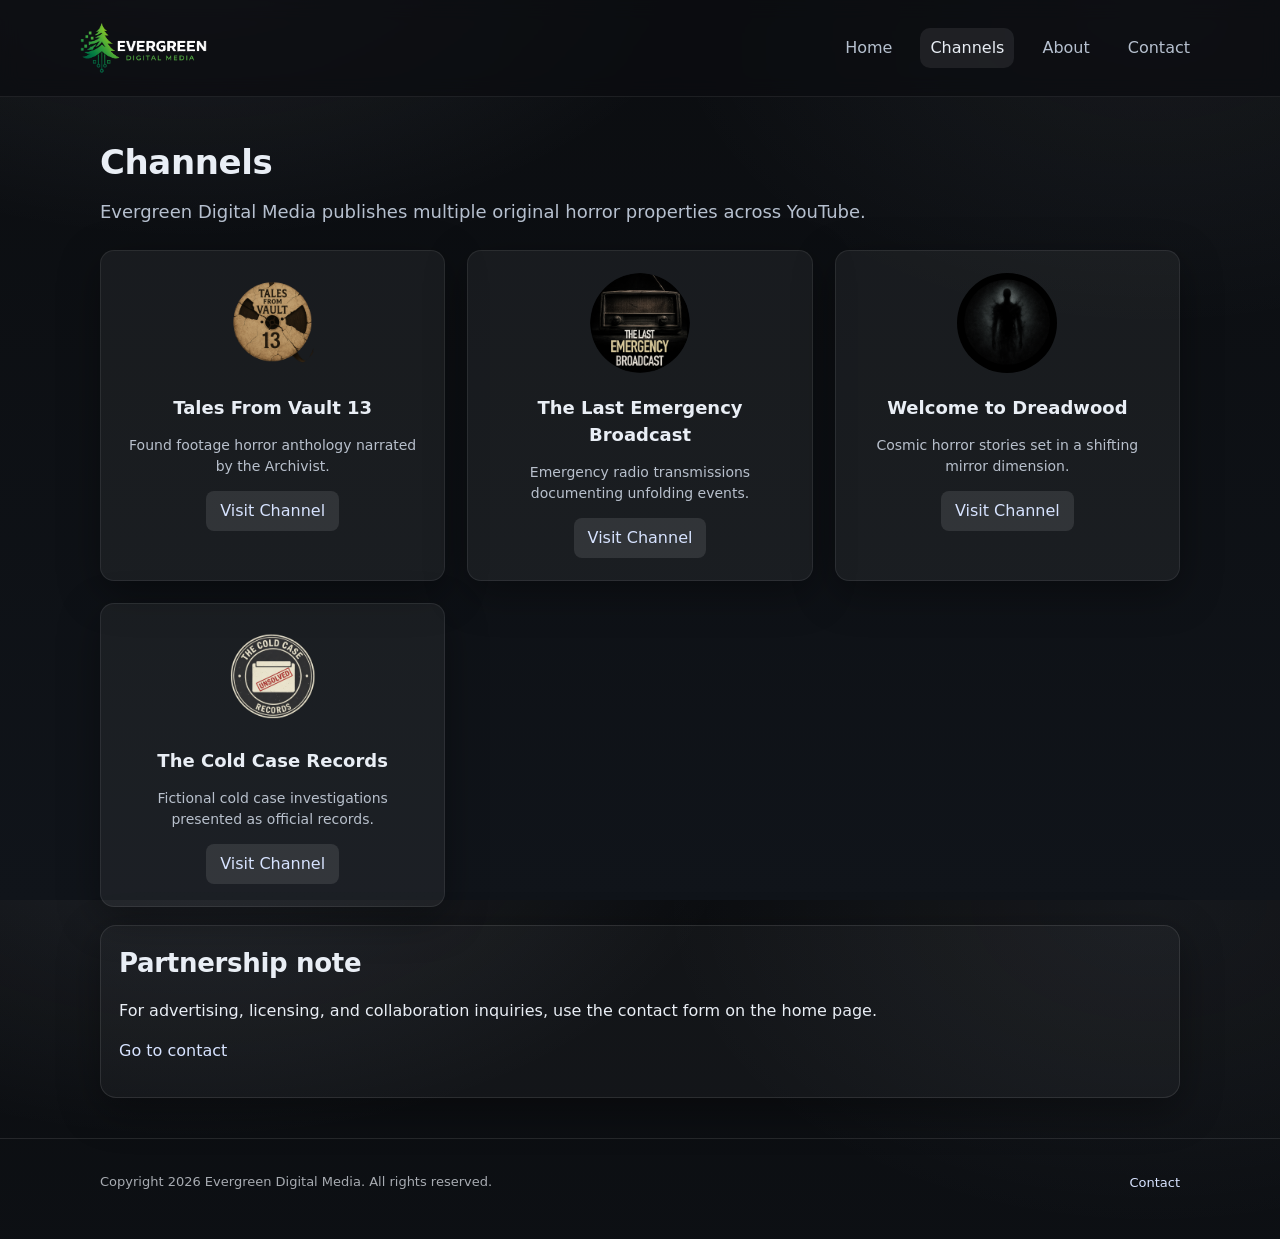
==== channels.html @ 9c0d42ae "update site" ====
<!-- channels.html -->
<!doctype html>
<html lang="en">
<head>
  <meta charset="utf-8" />
  <meta name="viewport" content="width=device-width,initial-scale=1" />
  <title>Channels | Evergreen Digital Media</title>
  <meta name="description" content="Evergreen Digital Media channel directory with descriptions and YouTube links." />
  <link rel="stylesheet" href="assets/css/styles.css" />
</head>

<body>
  <header class="site-header">
    <div class="container header-inner">
		<a class="brand" href="index.html" aria-label="Evergreen Digital Media Home">
		  <img class="brand-logo" src="assets/img/egdm-logo-transparent.png" alt="Evergreen Digital Media logo" />
		</a>

      <nav class="nav" aria-label="Primary">
		<a href="index.html">Home</a>
        <a class="active" href="channels.html">Channels</a>
        <a href="index.html#about">About</a>
        <a href="index.html#contact">Contact</a>
      </nav>
    </div>
  </header>

  <main>
    <section class="section">
      <div class="container">
        <h1>Channels</h1>
        <p class="lede">
          Evergreen Digital Media publishes multiple original horror properties across YouTube.
        </p>

        <div class="channel-grid">
          <!-- Replace the href values with your real YouTube channel URLs -->

		  <article class="channel-card">
			<img src="assets/img/channels/tales-from-vault-13-logo.png">
			<h3>Tales From Vault 13</h3>
			<p>Found footage horror anthology narrated by the Archivist.</p>
			<a href="https://youtube.com/@TalesFromVault13" target="_blank" rel="noopener">Visit Channel</a>
		  </article>

		  <article class="channel-card">
			<img src="assets/img/channels/the-last-emergency-broadcast-logo.png">
			<h3>The Last Emergency Broadcast</h3>
			<p>Emergency radio transmissions documenting unfolding events.</p>
			<a href="https://youtube.com/@TheLastEmergencyBroadcast" target="_blank" rel="noopener">Visit Channel</a>
		  </article>

		  <article class="channel-card">
			<img src="assets/img/channels/welcome-to-dreadwood-logo.png">
			<h3>Welcome to Dreadwood</h3>
			<p>Cosmic horror stories set in a shifting mirror dimension.</p>
			<a href="https://youtube.com/@WelcomeToDreadwood" target="_blank" rel="noopener">Visit Channel</a>
		  </article>

		  <article class="channel-card">
			<img src="assets/img/channels/the-cold-case-records-logo.png">
			<h3>The Cold Case Records</h3>
			<p>Fictional cold case investigations presented as official records.</p>
			<a href="https://youtube.com/@TheColdCaseRecords" target="_blank" rel="noopener">Visit Channel</a>
		  </article>
        </div>

        <div class="panel subtle">
          <h2>Partnership note</h2>
          <p>
            For advertising, licensing, and collaboration inquiries, use the contact form on the home page.
          </p>
          <p>
            <a href="index.html#contact">Go to contact</a>
          </p>
        </div>
      </div>
    </section>
  </main>

  <footer class="site-footer">
    <div class="container footer-inner">
      <p>Copyright 2026 Evergreen Digital Media. All rights reserved.</p>
      <p class="micro">
        <a href="index.html#contact">Contact</a>
      </p>
    </div>
  </footer>
</body>
</html>
---- assets/css/styles.css ----
/* assets/css/styles.css */
:root {
  --bg: #0b0d10;
  --bg2: #10141a;
  --text: #e9eef5;
  --muted: #b6c0cf;
  --line: rgba(255,255,255,0.10);
  --card: rgba(255,255,255,0.04);
  --card2: rgba(255,255,255,0.06);
  --accent: #d7e3ff;
  --shadow: 0 12px 40px rgba(0,0,0,0.35);
  --radius: 16px;
  --radius2: 22px;
  --max: 1120px;
  --font: ui-sans-serif, system-ui, -apple-system, Segoe UI, Roboto, Arial, sans-serif;
}

* { box-sizing: border-box; }
html, body { height: 100%; }
body {
  margin: 0;
  font-family: var(--font);
  background: radial-gradient(1000px 600px at 15% -10%, rgba(215,227,255,0.10), transparent 55%),
              radial-gradient(900px 600px at 90% 0%, rgba(215,227,255,0.06), transparent 55%),
              linear-gradient(180deg, var(--bg), var(--bg2));
  color: var(--text);
  line-height: 1.5;
}

a { color: var(--accent); text-decoration: none; }
a:hover { text-decoration: underline; }

.container {
  width: 100%;
  max-width: var(--max);
  padding: 0 20px;
  margin: 0 auto;
}

.site-header {
  position: sticky;
  top: 0;
  z-index: 10;
  backdrop-filter: blur(10px);
  background: rgba(11,13,16,0.75);
  border-bottom: 1px solid rgba(255,255,255,0.08);
}

.header-inner {
  display: flex;
  align-items: center;
  justify-content: space-between;
  padding: 18px 0;
  gap: 16px;
}

.brand {
  display: flex;
  align-items: center;
  gap: 12px;
  min-width: 240px;
}
.brand-logo {
  height: 52px;
  width: auto;
  display: block;
  margin: 4px 0;
}
.brand-name {
  font-weight: 650;
  letter-spacing: 0.2px;
}

.nav {
  display: flex;
  gap: 18px;
  flex-wrap: wrap;
  justify-content: flex-end;
}
.nav a {
  color: var(--muted);
  padding: 8px 10px;
  border-radius: 10px;
}
.nav a:hover {
  color: var(--text);
  background: rgba(255,255,255,0.06);
  text-decoration: none;
}
.nav a.active {
  color: var(--text);
  background: rgba(255,255,255,0.08);
}

.hero {
  padding: 54px 0 20px;
}
.hero-inner {
  display: grid;
  grid-template-columns: 1.2fr 0.8fr;
  gap: 22px;
  align-items: start;
}

.hero-copy h1 {
  margin: 0 0 10px;
  font-size: 40px;
  line-height: 1.15;
  letter-spacing: -0.5px;
}
.lede {
  margin: 0 0 18px;
  color: var(--muted);
  font-size: 18px;
}
.micro {
  margin: 14px 0 0;
  color: rgba(233,238,245,0.70);
  font-size: 13px;
}

.cta-row {
  display: flex;
  gap: 12px;
  flex-wrap: wrap;
  margin-top: 18px;
}

.btn {
  display: inline-flex;
  align-items: center;
  justify-content: center;
  padding: 10px 14px;
  border-radius: 12px;
  border: 1px solid rgba(255,255,255,0.14);
  background: rgba(255,255,255,0.10);
  color: var(--text);
  font-weight: 600;
  cursor: pointer;
  text-decoration: none;
}
.btn:hover {
  background: rgba(255,255,255,0.14);
  text-decoration: none;
}
.btn-secondary {
  background: transparent;
}
.btn-secondary:hover {
  background: rgba(255,255,255,0.08);
}

.hero-card .card,
.panel,
.channel-card {
  background: linear-gradient(180deg, rgba(255,255,255,0.06), rgba(255,255,255,0.03));
  border: 1px solid var(--line);
  box-shadow: var(--shadow);
  border-radius: var(--radius2);
  padding: 18px;
}

.card {
  padding: 18px 18px;
}
.card-title {
  margin: 0 0 10px;
  font-size: 16px;
  letter-spacing: 0.2px;
}
.card-text { margin: 0; color: var(--muted); }

.section {
  padding: 40px 0;
}
.section-alt {
  background: rgba(255,255,255,0.02);
  border-top: 1px solid var(--line);
  border-bottom: 1px solid var(--line);
}

h1 { margin: 0 0 10px; font-size: 34px; letter-spacing: -0.4px; }
h2 { margin: 0 0 12px; font-size: 26px; letter-spacing: -0.3px; }
h3 { margin: 0 0 10px; font-size: 18px; }

.grid-2 {
  display: grid;
  grid-template-columns: 1fr 1fr;
  gap: 16px;
}

.panel {
  padding: 18px;
  border-radius: var(--radius);
}
.panel.subtle {
  margin-top: 18px;
  background: rgba(255,255,255,0.03);
}

.divider {
  height: 1px;
  background: var(--line);
  margin: 14px 0;
}

.list {
  margin: 0;
  padding-left: 18px;
  color: var(--muted);
}
.list li { margin: 6px 0; }

.contact-grid {
  display: grid;
  grid-template-columns: 1.1fr 0.9fr;
  gap: 16px;
  align-items: start;
}

.form label {
  display: grid;
  gap: 6px;
  margin-bottom: 12px;
  color: var(--muted);
  font-size: 14px;
}
input, textarea {
  width: 100%;
  padding: 10px 12px;
  border-radius: 12px;
  border: 1px solid rgba(255,255,255,0.14);
  background: rgba(0,0,0,0.25);
  color: var(--text);
  outline: none;
}
input:focus, textarea:focus {
  border-color: rgba(215,227,255,0.40);
}

.channels {
  display: grid;
  grid-template-columns: 1fr;
  gap: 14px;
  margin-top: 18px;
}

.channel-card {
  background: rgba(255,255,255,0.05);
  border: 1px solid rgba(255,255,255,0.08);
  border-radius: 14px;
  padding: 22px;
  text-align: center;
}
.channel-card:hover {
  transform: translateY(-4px);
  border-color: rgba(255,255,255,0.18);
  box-shadow: 0 16px 50px rgba(0,0,0,0.5);
  transition: all 0.25s ease;
}
.channel-logo {
  width: 92px;
  height: 92px;
  border-radius: 18px;
  object-fit: cover;
  background: rgba(255,255,255,0.08);
  border: 1px solid rgba(255,255,255,0.10);
}
.channel-body h2 {
  margin: 0 0 6px;
  font-size: 20px;
}
.channel-body p {
  margin: 0 0 12px;
  color: var(--muted);
}

.channel-grid {
  display: grid;
  grid-template-columns: repeat(auto-fit, minmax(260px, 1fr));
  gap: 22px;
  margin-top: 25px;
}
.channel-card img {
  width: 100px;
  height: 100px;
  object-fit: cover;
  margin-bottom: 14px;
  border-radius: 50%;
}

.channel-card h3 {
  margin-bottom: 10px;
}

.channel-card p {
  font-size: 14px;
  color: #b8c0cc;
  margin-bottom: 14px;
}

.channel-card a {
  display: inline-block;
  padding: 8px 14px;
  border-radius: 8px;
  background: rgba(255,255,255,0.1);
  text-decoration: none;
}

.site-footer {
  border-top: 1px solid var(--line);
  padding: 20px 0 34px;
}
.footer-inner {
  display: flex;
  justify-content: space-between;
  gap: 12px;
  flex-wrap: wrap;
  color: rgba(233,238,245,0.70);
  font-size: 13px;
}
.sep { margin: 0 8px; color: rgba(233,238,245,0.40); }

@media (max-width: 900px) {
  .hero-inner { grid-template-columns: 1fr; }
  .grid-2 { grid-template-columns: 1fr; }
  .contact-grid { grid-template-columns: 1fr; }
  .brand-name { display: none; }
}
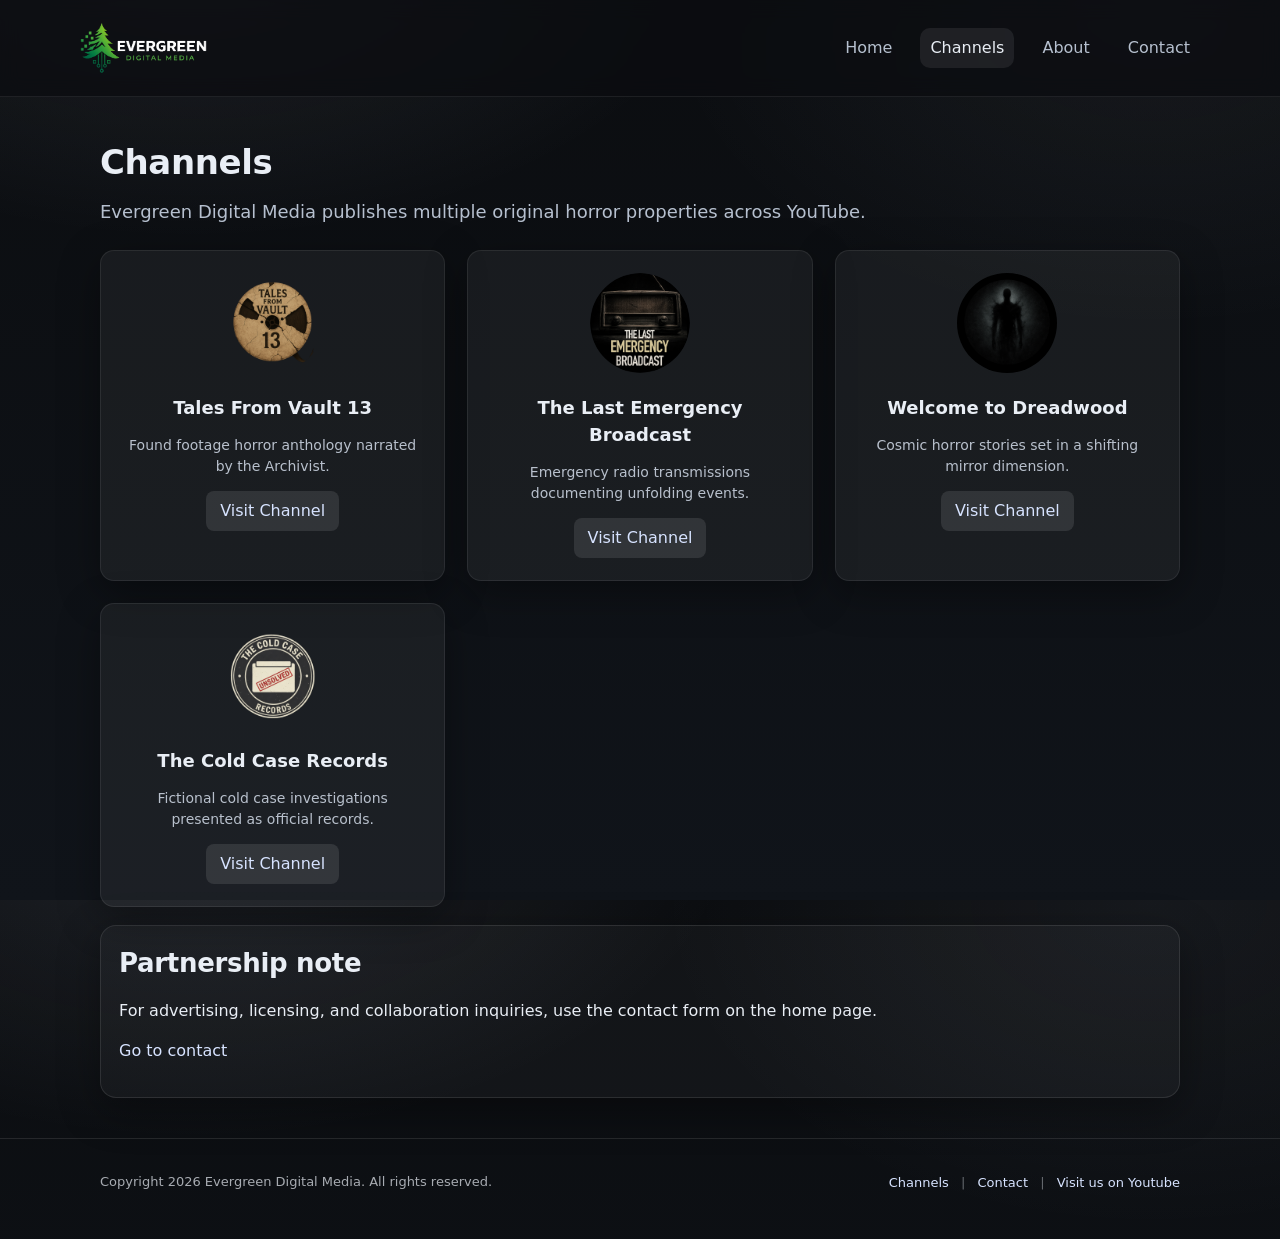
==== commit 7eb54045: "Site updates" ====
--- a/channels.html
+++ b/channels.html
@@ -82,7 +82,11 @@
     <div class="container footer-inner">
       <p>Copyright 2026 Evergreen Digital Media. All rights reserved.</p>
       <p class="micro">
-        <a href="index.html#contact">Contact</a>
+        <a href="channels.html">Channels</a>
+        <span class="sep">|</span>
+        <a href="#contact">Contact</a>
+		<span class="sep">|</span>
+        <a href="https://youtube.com/@EvergreenDigitalMedia">Visit us on Youtube</a>
       </p>
     </div>
   </footer>
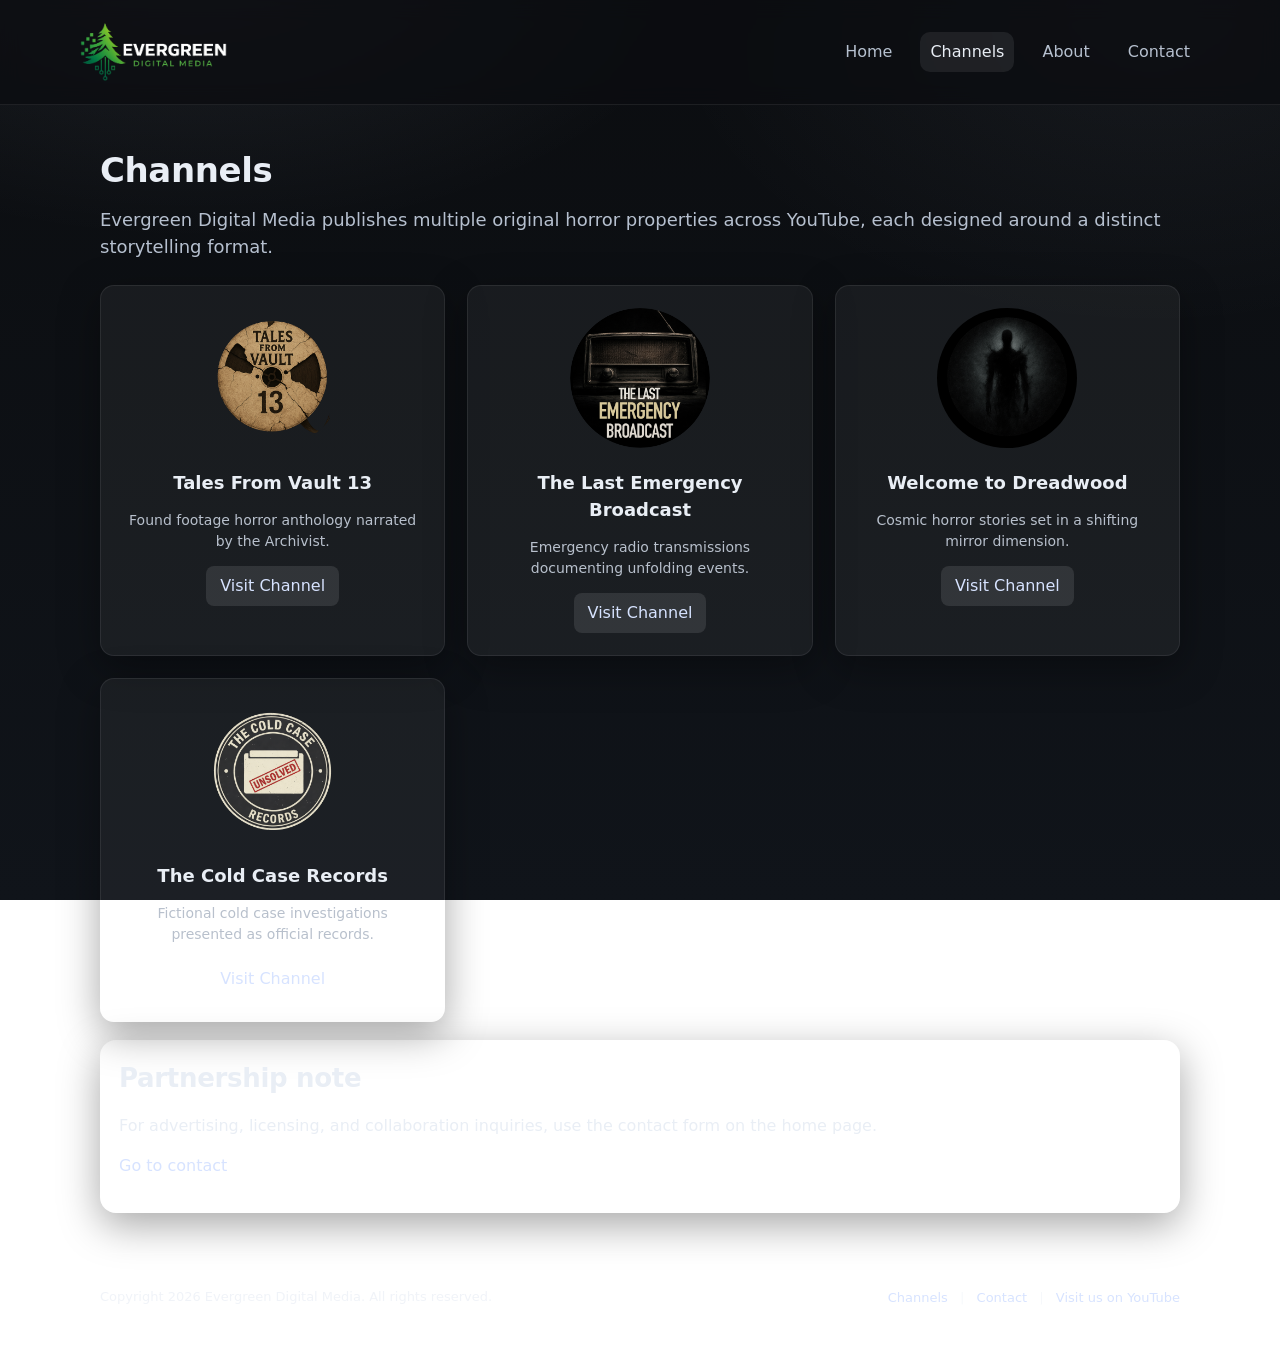
==== commit 9dfedf4b: "Added Google Analytics" ====
--- a/channels.html
+++ b/channels.html
@@ -2,6 +2,16 @@
 <!doctype html>
 <html lang="en">
 <head>
+  <!-- Google tag (gtag.js) -->
+  <script async src="https://www.googletagmanager.com/gtag/js?id=G-53KE16L0S9"></script>
+  <script>
+    window.dataLayer = window.dataLayer || [];
+    function gtag(){dataLayer.push(arguments);}
+    gtag('js', new Date());
+
+    gtag('config', 'G-53KE16L0S9');
+  </script>
+
   <meta charset="utf-8" />
   <meta name="viewport" content="width=device-width,initial-scale=1" />
   <title>Channels | Evergreen Digital Media</title>
@@ -30,7 +40,7 @@
       <div class="container">
         <h1>Channels</h1>
         <p class="lede">
-          Evergreen Digital Media publishes multiple original horror properties across YouTube.
+		  Evergreen Digital Media publishes multiple original horror properties across YouTube, each designed around a distinct storytelling format.
         </p>
 
         <div class="channel-grid">
@@ -84,11 +94,11 @@
       <p class="micro">
         <a href="channels.html">Channels</a>
         <span class="sep">|</span>
-        <a href="#contact">Contact</a>
+        <a href="index.html#contact">Contact</a>
 		<span class="sep">|</span>
-        <a href="https://youtube.com/@EvergreenDigitalMedia">Visit us on Youtube</a>
+        <a href="https://youtube.com/@EvergreenDigitalMedia">Visit us on YouTube</a>
       </p>
     </div>
   </footer>
 </body>
-</html>+</html>
--- a/assets/css/styles.css
+++ b/assets/css/styles.css
@@ -23,6 +23,8 @@
   background: radial-gradient(1000px 600px at 15% -10%, rgba(215,227,255,0.10), transparent 55%),
               radial-gradient(900px 600px at 90% 0%, rgba(215,227,255,0.06), transparent 55%),
               linear-gradient(180deg, var(--bg), var(--bg2));
+  background-attachment: fixed;  /* Keeps the glows stationary at the top of the screen */
+  background-repeat: no-repeat; /* Good practice, prevents horizontal/vertical tiling */
   color: var(--text);
   line-height: 1.5;
 }
@@ -61,7 +63,7 @@
   min-width: 240px;
 }
 .brand-logo {
-  height: 52px;
+  height: 60px;
   width: auto;
   display: block;
   margin: 4px 0;
@@ -174,7 +176,7 @@
   padding: 40px 0;
 }
 .section-alt {
-  background: rgba(255,255,255,0.02);
+  background: transparent;
   border-top: 1px solid var(--line);
   border-bottom: 1px solid var(--line);
 }
@@ -282,8 +284,8 @@
   margin-top: 25px;
 }
 .channel-card img {
-  width: 100px;
-  height: 100px;
+  width: 140px;
+  height: 140px;
   object-fit: cover;
   margin-bottom: 14px;
   border-radius: 50%;
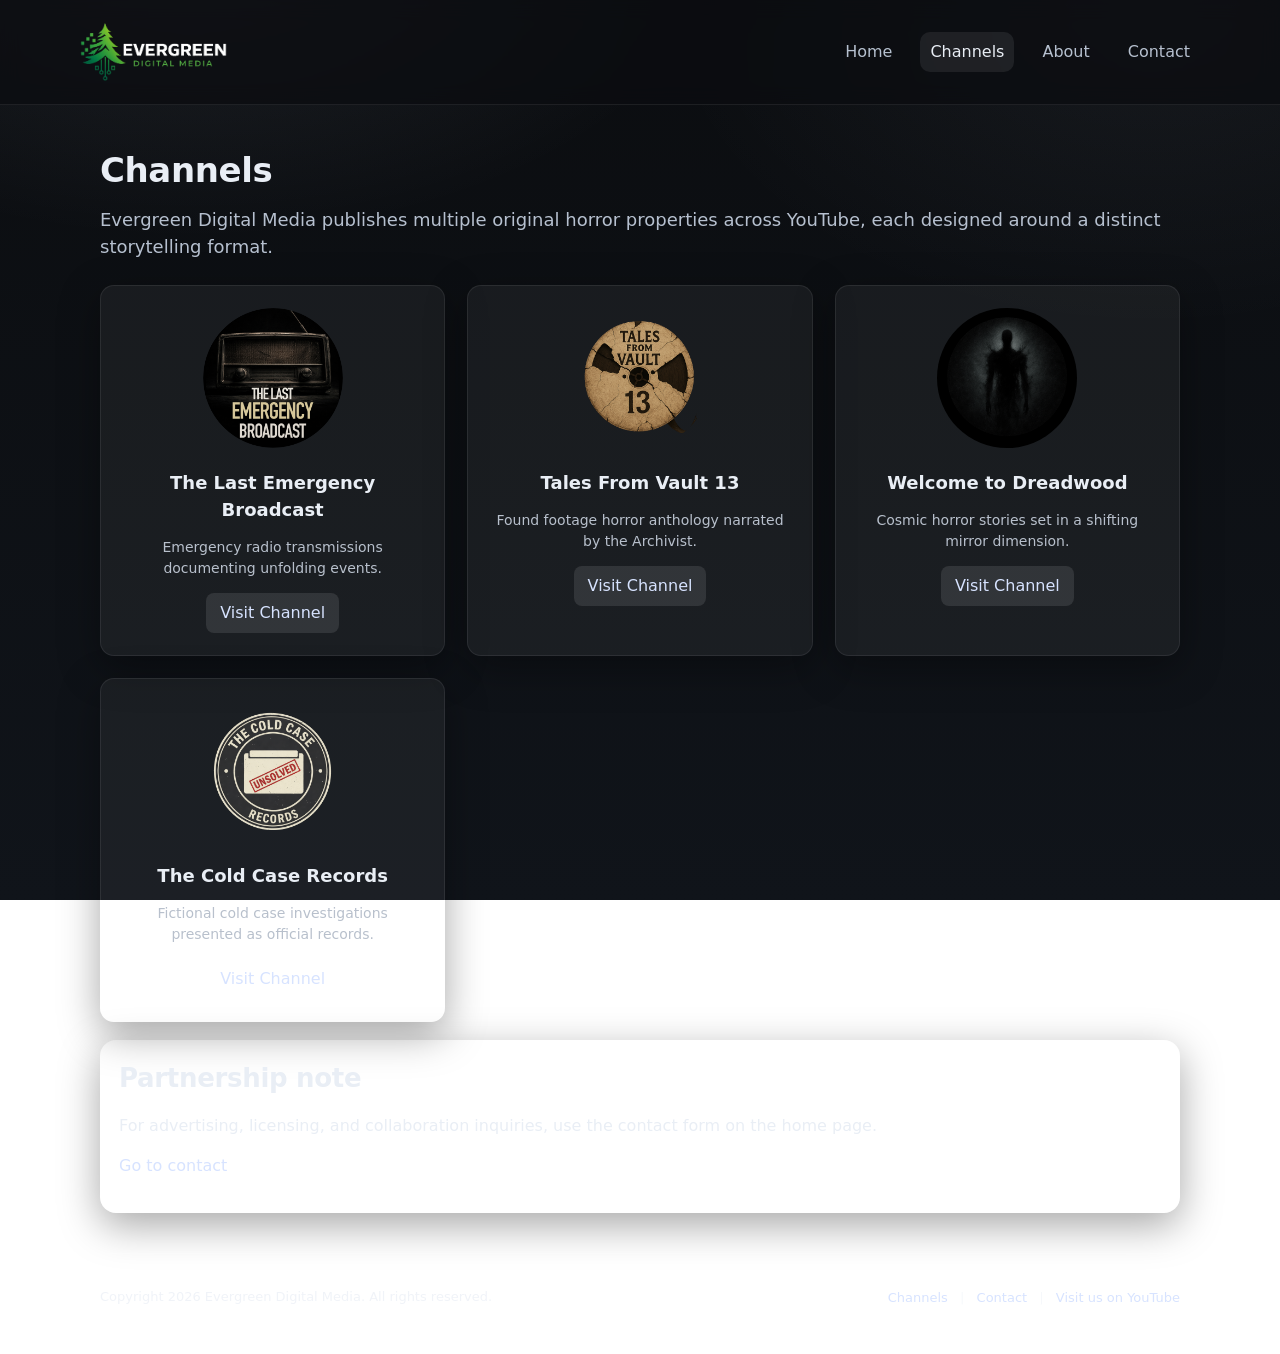
==== commit 4b7dfe7a: "moved tleb position" ====
--- a/channels.html
+++ b/channels.html
@@ -17,6 +17,11 @@
   <title>Channels | Evergreen Digital Media</title>
   <meta name="description" content="Evergreen Digital Media channel directory with descriptions and YouTube links." />
   <link rel="stylesheet" href="assets/css/styles.css" />
+  <link rel="apple-touch-icon" sizes="180x180" href="/assets/favicon/apple-touch-icon.png">
+  <link rel="icon" type="image/png" sizes="32x32" href="/assets/favicon/favicon-32x32.png">
+  <link rel="icon" type="image/png" sizes="16x16" href="/assets/favicon/favicon-16x16.png">
+  <link rel="icon" href="/assets/favicon/favicon.ico">
+  <link rel="manifest" href="/assets/favicon/site.webmanifest">
 </head>
 
 <body>
@@ -46,18 +51,18 @@
         <div class="channel-grid">
           <!-- Replace the href values with your real YouTube channel URLs -->
 
+          <article class="channel-card">
+			<img src="assets/img/channels/the-last-emergency-broadcast-logo.png">
+			<h3>The Last Emergency Broadcast</h3>
+			<p>Emergency radio transmissions documenting unfolding events.</p>
+			<a href="https://youtube.com/@TheLastEmergencyBroadcast" target="_blank" rel="noopener">Visit Channel</a>
+		  </article>
+
 		  <article class="channel-card">
 			<img src="assets/img/channels/tales-from-vault-13-logo.png">
 			<h3>Tales From Vault 13</h3>
 			<p>Found footage horror anthology narrated by the Archivist.</p>
 			<a href="https://youtube.com/@TalesFromVault13" target="_blank" rel="noopener">Visit Channel</a>
-		  </article>
-
-		  <article class="channel-card">
-			<img src="assets/img/channels/the-last-emergency-broadcast-logo.png">
-			<h3>The Last Emergency Broadcast</h3>
-			<p>Emergency radio transmissions documenting unfolding events.</p>
-			<a href="https://youtube.com/@TheLastEmergencyBroadcast" target="_blank" rel="noopener">Visit Channel</a>
 		  </article>
 
 		  <article class="channel-card">
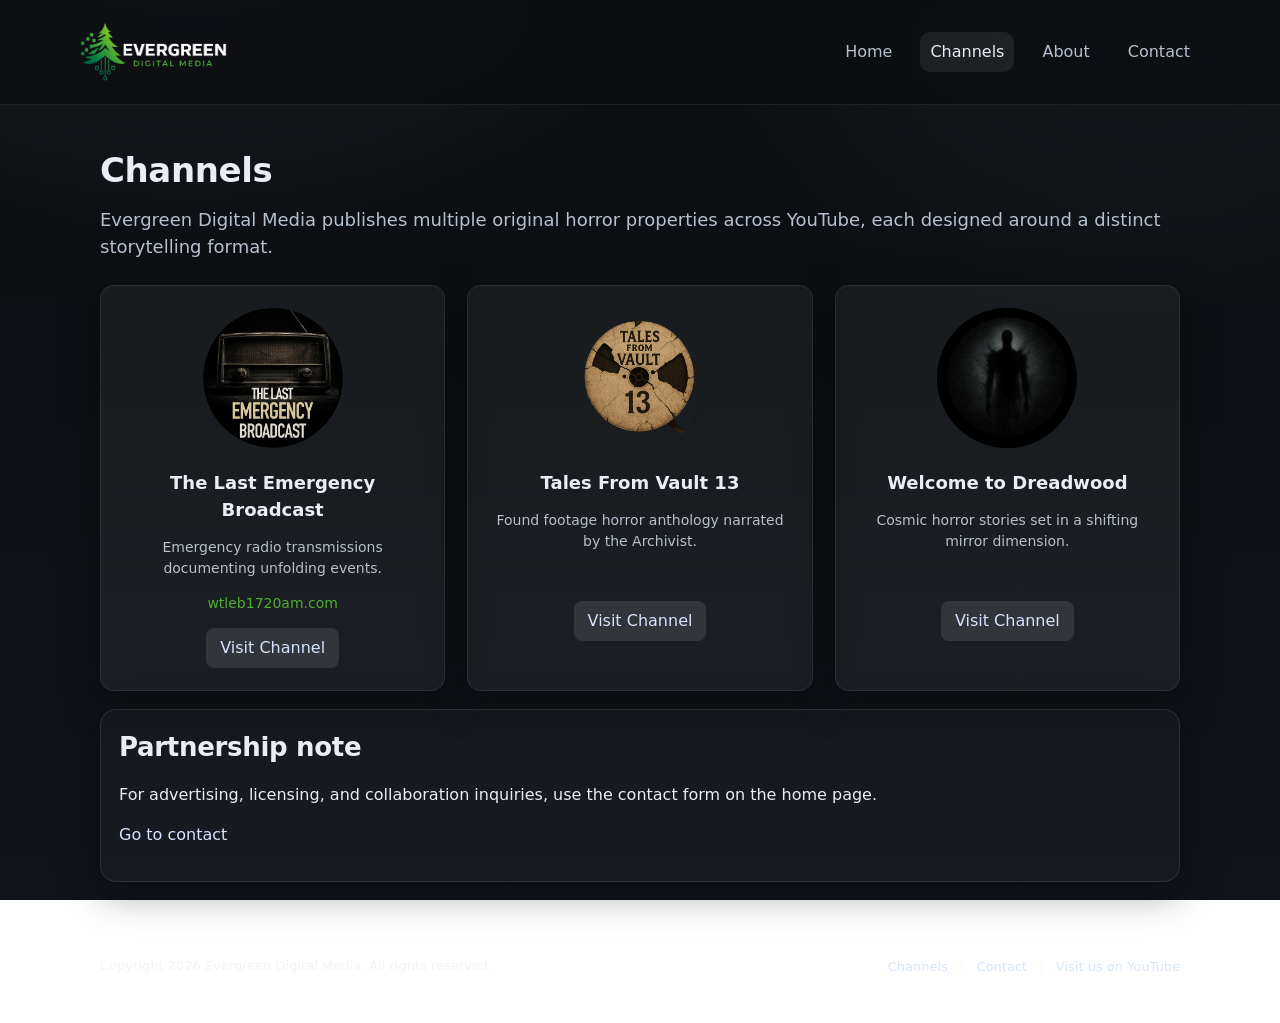
==== commit bf2d3eba: "added wtleb1720am.com link" ====
--- a/channels.html
+++ b/channels.html
@@ -55,6 +55,7 @@
 			<img src="assets/img/channels/the-last-emergency-broadcast-logo.png">
 			<h3>The Last Emergency Broadcast</h3>
 			<p>Emergency radio transmissions documenting unfolding events.</p>
+            <p><a href="https://wtleb1720am.com" target="_blank" style="color: #50ac32; text-decoration: none; border: 0; padding: 0; background-color: none; box-sizing: none; background: none" onmouseover="this.style.color='#e9eef5'"  onmouseout="this.style.color='#50ac32'">wtleb1720am.com</a></p>
 			<a href="https://youtube.com/@TheLastEmergencyBroadcast" target="_blank" rel="noopener">Visit Channel</a>
 		  </article>
 
@@ -62,6 +63,7 @@
 			<img src="assets/img/channels/tales-from-vault-13-logo.png">
 			<h3>Tales From Vault 13</h3>
 			<p>Found footage horror anthology narrated by the Archivist.</p>
+			<p>&nbsp;</p>
 			<a href="https://youtube.com/@TalesFromVault13" target="_blank" rel="noopener">Visit Channel</a>
 		  </article>
 
@@ -69,15 +71,18 @@
 			<img src="assets/img/channels/welcome-to-dreadwood-logo.png">
 			<h3>Welcome to Dreadwood</h3>
 			<p>Cosmic horror stories set in a shifting mirror dimension.</p>
+			<p>&nbsp;</p>
 			<a href="https://youtube.com/@WelcomeToDreadwood" target="_blank" rel="noopener">Visit Channel</a>
 		  </article>
 
+		  <!--
 		  <article class="channel-card">
 			<img src="assets/img/channels/the-cold-case-records-logo.png">
 			<h3>The Cold Case Records</h3>
 			<p>Fictional cold case investigations presented as official records.</p>
 			<a href="https://youtube.com/@TheColdCaseRecords" target="_blank" rel="noopener">Visit Channel</a>
 		  </article>
+		  -->
         </div>
 
         <div class="panel subtle">
@@ -95,15 +100,19 @@
 
   <footer class="site-footer">
     <div class="container footer-inner">
-      <p>Copyright 2026 Evergreen Digital Media. All rights reserved.</p>
+      <p>Copyright <span id="year">2026</span> Evergreen Digital Media. All rights reserved.</p>
       <p class="micro">
         <a href="channels.html">Channels</a>
         <span class="sep">|</span>
         <a href="index.html#contact">Contact</a>
 		<span class="sep">|</span>
-        <a href="https://youtube.com/@EvergreenDigitalMedia">Visit us on YouTube</a>
+        <a href="https://youtube.com/@EvergreenDigitalMedia" target="_blank" rel="noopener">Visit us on YouTube</a>
       </p>
     </div>
   </footer>
+
+  <script>
+  document.getElementById("year").textContent = new Date().getFullYear();
+  </script>
 </body>
 </html>
